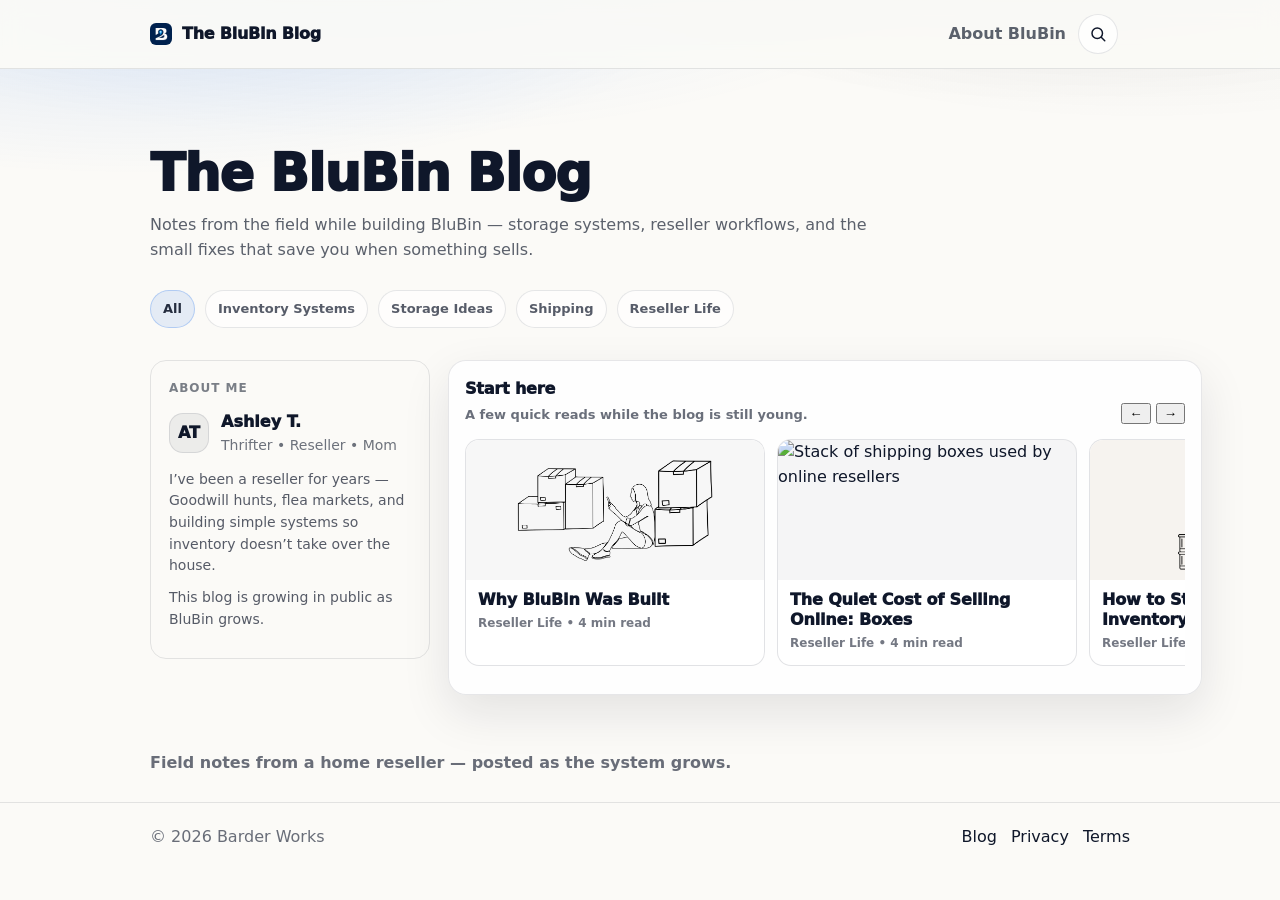
==== blog/index.html @ 0a52f4f9 "Initial BluBin site" ====
<!DOCTYPE html>
<html lang="en">
<head>
  <meta charset="UTF-8" />
  <meta name="viewport" content="width=device-width, initial-scale=1.0" />

  <title>The BluBin Blog — Field notes for home resellers</title>
  <meta name="description" content="Reseller inventory tips, storage workflows, and practical guides to stop losing sold items." />

  <!-- Favicons -->
  <link rel="icon" href="/favicon.ico" sizes="any" />
  <link rel="icon" href="/favicon/favicon.svg" type="image/svg+xml" />
  <link rel="apple-touch-icon" href="/favicon/apple-touch-icon.png" />
  <link rel="manifest" href="/favicon/site.webmanifest" />

  <!-- Shared site styles + blog-only overrides -->
  <link rel="stylesheet" href="/style.css" />
  <link rel="stylesheet" href="/blog/blog.css" />
</head>

<body>

  <!-- BLOG HEADER -->
<header class="blog-header">
  <div class="container blog-header-inner">
    <a class="blog-brand" href="/blog/">
      <img class="blog-logo" src="/favicon/favicon.svg" alt="BluBin" />
      <span>The BluBin Blog</span>
    </a>

    <nav class="blog-nav" aria-label="Blog">
      <a class="blog-link" href="/">About BluBin</a>

      <!-- Search toggle -->
      <button class="search-toggle" type="button" aria-label="Search" aria-expanded="false" aria-controls="blogSearch">
        <!-- magnifying glass icon (SVG) -->
        <svg width="18" height="18" viewBox="0 0 24 24" aria-hidden="true" fill="none">
          <path d="M21 21l-4.35-4.35m1.35-5.65a7 7 0 11-14 0 7 7 0 0114 0z"
                stroke="currentColor" stroke-width="2" stroke-linecap="round"/>
        </svg>
      </button>

      <!-- Collapsible search -->
      <form id="blogSearch" class="blog-search-inline" action="/blog/" method="get" role="search">
        <label class="sr-only" for="q">Search articles</label>
        <input id="q" name="q" type="search" placeholder="Search articles" />
      </form>
    </nav>
  </div>
</header>

  <main id="content">

    <!-- HERO (old polish + soft glow) -->
    <section class="blog-hero">
  <div class="container">
    <div class="blog-hero-inner">
      <h1 class="blog-h1">The BluBin Blog</h1>
      <p class="blog-sub">
        Notes from the field while building BluBin — storage systems, reseller workflows,
        and the small fixes that save you when something sells.
      </p>
    </div>
  </div>
</section>

    <!-- CHIPS (between hero and top row) -->
    <section class="blog-chips">
      <div class="container">
        <div class="chip-row" aria-label="Categories">
          <a class="chip is-active" href="/blog/">All</a>
          <a class="chip" href="/blog/?cat=inventory">Inventory Systems</a>
          <a class="chip" href="/blog/?cat=storage">Storage Ideas</a>
          <a class="chip" href="/blog/?cat=shipping">Shipping</a>
          <a class="chip" href="/blog/?cat=resellerlife">Reseller Life</a>
        </div>
      </div>
    </section>

    <!-- TOP ROW: FLAT ABOUT + POPPING REEL -->
    <section class="blog-top">
      <div class="container blog-top-grid">

        <!-- ABOUT (flat) -->
        <aside class="about-card" aria-label="About the author">
          <div class="about-title">About me</div>

          <div class="about-row">
            <div class="avatar" aria-hidden="true">AT</div>
            <div>
              <div class="about-name">Ashley T.</div>
              <div class="about-role">Thrifter • Reseller • Mom </div>
            </div>
          </div>

          <p class="about-text">
            I’ve been a reseller for years — Goodwill hunts, flea markets, and building simple systems
            so inventory doesn’t take over the house.
          </p>

          <p class="about-text">
            This blog is growing in public as BluBin grows.
          </p>

          
        </aside>

        <!-- REEL (popping panel) -->
        <div class="reel-col" aria-label="Start here">
          <div class="reel-head">
            <div>
              <div class="reel-title">Start here</div>
              <div class="reel-subtitle">A few quick reads while the blog is still young.</div>
            </div>

            <!-- mover controls -->
            <div class="reel-controls" aria-label="Reel controls">
              <button class="reel-btn" type="button" aria-label="Scroll left" data-reel-left>←</button>
              <button class="reel-btn" type="button" aria-label="Scroll right" data-reel-right>→</button>
            </div>
          </div>

          <div class="reel-row" id="reelRow" tabindex="0" aria-label="Pinned reel posts">

  <a class="reel-card" href="/blog/why-blubin-was-built.html">
  <div class="reel-thumb">
    <img src="/blog/img/blubuilt.png" alt="Why BluBin was built" />
  </div>
  <div class="reel-caption">
    <div class="reel-card-title">Why BluBin Was Built</div>
    <div class="reel-card-meta">Reseller Life • 4 min read</div>
  </div>
</a>

<a class="reel-card" href="/blog/the-quiet-cost-of-selling-online-boxes.html">
  <div class="reel-thumb">
    <img src="/blog/img/costbox.png" alt="Stack of shipping boxes used by online resellers" />
  </div>
  <div class="reel-caption">
    <div class="reel-card-title">The Quiet Cost of Selling Online: Boxes</div>
    <div class="reel-card-meta">Reseller Life • 4 min read</div>
  </div>
</a>

<a class="reel-card" href="/blog/store-reseller-inventory-home.html">
  <div class="reel-thumb">
    <img src="/blog/img/Checklist.png" alt="Reseller Home Checklist" />
  </div>
  <div class="reel-caption">
    <div class="reel-card-title">How to Store Reseller Inventory at Home</div>
    <div class="reel-card-meta">Reseller Life • 3 min read</div>
  </div>
</a>
  

            <!-- optional extra placeholder card so scroll is obvious -->
            <div class="reel-card reel-placeholder">
  <div class="reel-placeholder-inner">
    <div class="placeholder-line">More</div>
    <div class="placeholder-line">Field Notes</div>
    <div class="placeholder-line muted">Soon</div>
  </div>
</div>

          <div class="reel-foot">
            <span class="reel-hint">Tip: use arrows or trackpad horizontal scroll</span>
          </div>
        </div>

      </div>
    </section>

    <!-- FEED INTRO -->
    <section class="feed-intro">
      <div class="container">
        <p class="feed-kicker">Field notes from a home reseller — posted as the system grows.</p>
      </div>

      
    </section>

    <!-- FOOTER -->
    <footer class="blog-footer">
      <div class="container blog-footer-inner">
        <div class="muted">© 2026 Barder Works</div>
        <div class="footer-links">
          <a href="/blog/">Blog</a>
          <a href="/privacy.html">Privacy</a>
          <a href="/terms.html">Terms</a>
        </div>
      </div>
    </footer>

  </main>

  <script>
    (function(){
      const row = document.getElementById('reelRow');
      if(!row) return;

      const leftBtn = document.querySelector('[data-reel-left]');
      const rightBtn = document.querySelector('[data-reel-right]');

      const scrollByAmount = () => Math.max(260, Math.floor(row.clientWidth * 0.75));

      const scrollLeft = () => row.scrollBy({ left: -scrollByAmount(), behavior: 'smooth' });
      const scrollRight = () => row.scrollBy({ left: scrollByAmount(), behavior: 'smooth' });

      leftBtn && leftBtn.addEventListener('click', scrollLeft);
      rightBtn && rightBtn.addEventListener('click', scrollRight);

      // keyboard support when reel focused
      row.addEventListener('keydown', (e) => {
        if(e.key === 'ArrowLeft') { e.preventDefault(); scrollLeft(); }
        if(e.key === 'ArrowRight') { e.preventDefault(); scrollRight(); }
      });
    })();
  </script>
  <script>
  (function(){
    const nav = document.querySelector('.blog-nav');
    const btn = document.querySelector('.search-toggle');
    const form = document.getElementById('blogSearch');
    const input = document.getElementById('q');

    if(!nav || !btn || !form || !input) return;

    function openSearch(){
      nav.classList.add('is-search-open');
      btn.setAttribute('aria-expanded', 'true');
      setTimeout(() => input.focus(), 0);
    }

    function closeSearch(){
      nav.classList.remove('is-search-open');
      btn.setAttribute('aria-expanded', 'false');
    }

    btn.addEventListener('click', () => {
      const isOpen = nav.classList.contains('is-search-open');
      isOpen ? closeSearch() : openSearch();
    });

    // Esc closes
    document.addEventListener('keydown', (e) => {
      if(e.key === 'Escape') closeSearch();
    });

    // Click outside closes (optional but nice)
    document.addEventListener('click', (e) => {
      if(!nav.contains(e.target)) closeSearch();
    });
  })();
</script>
</body>
</html>
---- style.css ----
/* style.css */
:root{
  --bg: #ffffff;
  --text: #0f172a;
  --muted: rgba(15, 23, 42, .70);
  --line: rgba(15, 23, 42, .12);
  --card: #f8fafc;
  --radius: 14px;
  --shadow: 0 10px 30px rgba(15, 23, 42, .08);
  --accent: #2563eb;
}

*{ box-sizing: border-box; }
html, body{ height: 100%; }

body{
  margin: 0;
  font-family: -apple-system, BlinkMacSystemFont, "SF Pro Text", system-ui, Segoe UI, Roboto, Helvetica, Arial, sans-serif;
  background: var(--bg);
  color: var(--text);
  line-height: 1.55;
}

a{ color: inherit; text-decoration: none; }
a:hover{ opacity: .92; }

.container{
  width: min(980px, calc(100% - 44px));
  margin: 0 auto;
}

/* Topbar */
.topbar{
  position: sticky;
  top: 0;
  z-index: 10;
  background: rgba(255,255,255,.82);
  backdrop-filter: blur(10px);
  border-bottom: 1px solid var(--line);
}

.topbar-inner{
  display: flex;
  align-items: center;
  justify-content: space-between;
  padding: 14px 0;
}

.brand{
  display: flex;
  align-items: center;
  gap: 10px;
  font-weight: 900;
  letter-spacing: -.2px;
}

.brand-logo{
  width: 22px;
  height: 22px;
  border-radius: 6px;
}

.brand-name{ font-weight: 900; }

.nav{
  display: flex;
  gap: 16px;
  align-items: center;
  color: var(--muted);
  font-weight: 600;
}

.nav .pill{
  padding: 9px 12px;
  border: 1px solid var(--line);
  border-radius: 999px;
  background: white;
  color: var(--text);
}

/* Hero */
.hero{
  padding: 72px 0 56px;
}

.hero-grid{
  display: grid;
  grid-template-columns: 1.05fr .95fr;
  gap: 34px;
  align-items: start;
}

.eyebrow{
  margin: 0 0 15px;
  color: var(--muted);
  font-weight: 700;
  font-size: 15px;
  letter-spacing: .2px;
}

h1{
  margin: 0 0 12px;
  font-size: clamp(65px, 4.6vw, 80px);
  line-height: 1.02;
  letter-spacing: -0.02em;
}

.support{
  margin: 0 0 10px;
  color: var(--muted);
  max-width: 66ch;
}

.hero-copy{
  padding-left: 48px;
  max-width: 560px;
}

.hero-sub{
  margin: 0 0 14px;
  font-size: 18px;
  line-height: 1.55;
}

.accent{
  color: #1f6feb;
  font-weight: 600;
}

.cta-row{
  display: flex;
  gap: 12px;
  flex-wrap: wrap;
  margin: 16px 0 0;
}

.btn{
  display: inline-flex;
  align-items: center;
  justify-content: center;
  padding: 12px 16px;
  border-radius: 12px;
  border: 1px solid var(--line);
  font-weight: 800;
  min-width: 160px;
  background: white;
  box-shadow: 0 1px 0 rgba(15,23,42,.04);
}

.btn.primary{
  background: var(--text);
  color: white;
  border-color: var(--text);
}

.btn.secondary{
  color: var(--text);
}

.break { display: block; }

/* hero media */
.hero-media{
  display: grid;
  justify-items: center;
  gap: 10px;
}

.phone-img{
  width: min(360px, 100%);
  height: auto;
  display: block;
  filter: drop-shadow(0 18px 40px rgba(15,23,42,.18));
}

.hero-caption{
  margin: 0;
  color: var(--muted);
  font-size: 13px;
  line-height: 1.35;
  text-align: center;
  max-width: 44ch;
}

/* Sections */
.section{ padding: 42px 0; }

.section.alt{
  background: #fbfcfe;
  border-top: 1px solid rgba(15,23,42,.06);
  border-bottom: 1px solid rgba(15,23,42,.06);
}

.section h2{
  margin: 0 0 10px;
  font-size: 22px;
  letter-spacing: -.3px;
}

.lead{
  margin: 0;
  color: var(--muted);
  max-width: 76ch;
}

.center-head{ text-align: center; }
.center-lead{ margin: 0 auto; }

/* BarderWorks-style 3-col */
.tri{
  margin-top: 26px;
  border-top: 1px solid rgba(15,23,42,.10);
  border-bottom: 1px solid rgba(15,23,42,.10);
  display: grid;
  grid-template-columns: 1fr 1px 1fr 1px 1fr;
  align-items: stretch;
}

.tri-col{
  padding: 22px 20px;
  text-align: center;
}

.tri-divider{
  background: rgba(15,23,42,.10);
  width: 1px;
}

.tri-icon{
  width: 42px;
  height: 42px;
  margin: 0 auto 10px;
  display: grid;
  place-items: center;
  background: rgba(15,23,42,.04);
  border: 1px solid rgba(15,23,42,.08);
  border-radius: 12px;
  font-size: 18px;
}

.tri h3{
  margin: 0 0 6px;
  font-size: 16px;
  letter-spacing: -.1px;
}

.tri p{
  margin: 0;
  color: var(--muted);
  font-size: 14px;
}



/* How / Flow */
.steps{
  margin: 14px 0 0;
  padding-left: 18px;
  color: var(--text);
}

.steps li{ margin: 0 0 12px; }

.step-title{
  font-weight: 900;
  margin-bottom: 2px;
  font-size: 18px;
}

.step-text{
  color: var(--muted);
  font-size: 15px;
  line-height: 1.55;
}


/* ✅ FIX: explicit 2x2 layout */
.flow-grid{
  display: grid;
  grid-template-columns: 1fr 1fr;
  grid-template-areas:
    "who illustration"
    "video how";
  column-gap: 24px;
  row-gap: 40px;
  align-items: start;
  
}

.flow-how{
  grid-area: how;
  padding-left: 0px;
  max-width: 460px;
}

.flow-who{
  grid-area: who;
  padding-left: 0px;
  max-width: 460px;
  margin: 0 auto;
  text-align: center;
}

.flow-who .bullets{
  list-style-position: inside;
  padding-left: 0;
}

.flow-how h2,
.flow-who h2{
  font-size: 30px;
  letter-spacing: -0.02em;
  margin-bottom: 14px;
}

.flow-who .lead{
  font-size: 16px;
}

.flow-who .bullets{
  font-size: 15px;
}

.who-illustration{
  grid-area: illustration;
  justify-self: center;
  overflow: hidden;
}

.flow-video{
  grid-area: video;
  max-width: 460px;
  margin: 0;
}

.video-card{
  border: 1px solid var(--line);
  border-radius: 18px;
  background: var(--card);
  padding: 8px;
  box-shadow: var(--shadow);
  overflow: hidden;
}

.demo-video{
  width: 100%;
  height: 360px;
  object-fit: contain;
  display: block;
  border-radius: 12px;
  background: white;
  border: 1px solid rgba(15,23,42,.10);
}

.caption{
  margin-top: 10px;
  color: var(--muted);
  font-size: 13px;
  line-height: 1.35;
  text-align: center;
}

.who-illustration img{
  width: 100%;
  max-width: 460px;
  transform: translateX(-8%) translateY(-2%);
  height: auto;
  display: block;
  opacity: 0.98;
}

/* Pricing cards */

.pricing-title{
  text-align:center;
  margin-bottom:32px;
}

.two-col{
  display:grid;
  grid-template-columns:1fr 1fr;
  gap:32px;
  margin-top:28px;
}

.card{
  border:1px solid var(--line);
  border-radius:var(--radius);
  background:var(--card);
  padding:24px;
}

.card h3{
  margin-top:0;
}

.bullets{
  margin:14px 0;
  padding-left:18px;
  color:var(--muted);
}

.bullets li{
  margin:8px 0;
}

/* Price styling */

.price{
  font-size:22px;
  font-weight:600;
  margin-top:16px;
}

.price.yearly{
  font-size:16px;
  font-weight:500;
  margin-top:4px;
  color:var(--muted);
}

/* Pro card highlight */

.pro-card{
  position:relative;
  background:linear-gradient(180deg,#f8fafc 0%,#ffffff 100%);
  transform:translateY(-6px);
  box-shadow:0 6px 20px rgba(0,0,0,.05);
}

.pro-card::after{
  content:"";
  position:absolute;
  inset:0;
  border-radius:var(--radius);
  pointer-events:none;
  border:2px solid rgba(37,99,235,.18);
}

.price-block{
  margin-top:18px;
}

.price-main{
  font-size:26px;
  font-weight:600;
  color:#111;
}

.price-main span{
  font-size:14px;
  font-weight:400;
  color:var(--muted);
  margin-left:4px;
}

.price-year{
  font-size:14px;
  color:var(--muted);
  margin-top:4px;
}

/* Brand band */
.brand-band{ padding-top: 28px; }

.band{
  border-top: 1px solid rgba(15,23,42,.10);
  border-bottom: 1px solid rgba(15,23,42,.10);
  padding: 18px 0;
  display: grid;
  grid-template-columns: auto 1fr auto;
  gap: 16px;
  align-items: center;
}

.band-logo{
  width: 36px;
  height: 36px;
  border-radius: 12px;
}

.band-line{
  font-weight: 900;
  letter-spacing: -.3px;
  font-size: 18px;
}

.band-sub{
  margin-top: 4px;
  color: var(--muted);
  font-size: 14px;
}

.dot{ opacity: .45; margin: 0 6px; }

/* Footer */
.footer{
  padding: 22px 0;
  border-top: 1px solid var(--line);
  color: var(--muted);
}

.footer-inner{
  display: flex;
  align-items: flex-start;
  justify-content: space-between;
  gap: 20px;
}

.footer-links{
  display: flex;
  gap: 14px;
}

/* Responsive */
@media (max-width: 900px){
  .hero-grid{ grid-template-columns: 1fr; }
  .two-col{ grid-template-columns: 1fr; }

  .tri{
    grid-template-columns: 1fr;
    border: none;
  }
  .tri-divider{ display: none; }
  .tri-col{
    text-align: left;
    border-top: 1px solid rgba(15,23,42,.10);
  }
  .tri-col:first-child{ border-top: none; }
  .tri-icon{ margin: 0 0 10px; }

  /* Stack the flow section nicely on mobile */
  .flow-grid{
    grid-template-columns: 1fr;
    grid-template-areas:
      "how"
      "video"
      "illustration"
      "who";
    row-gap: 24px;
  }

  .flow-video{ justify-self: stretch; max-width: 100%; }
  .flow-who{ max-width: 100%; }

  .who-illustration img{
    width: 110%;
    transform: translateX(-5%) translateY(0%);
  }

  .band{
    grid-template-columns: 1fr;
    text-align: center;
    justify-items: center;
  }

  .btn{ min-width: 0; width: auto; }
}



/* WHO: make it feel as “designed” as How it works */
.flow-who{
  grid-area: who;
  max-width: 460px;
  margin: 0 auto;
  text-align: center;
}

.flow-who .lead{
  font-size: 16px;
  line-height: 1.6;
  max-width: 42ch;
  margin: 0 auto 14px;   /* centers the paragraph block */
}

/* Centered bullets that don’t look janky */
.flow-who .bullets{
  list-style: none;       /* remove default bullets */
  padding: 0;
  margin: 0 auto 18px;
  display: grid;
  gap: 10px;
  justify-items: center;  /* centers each line */
}

.flow-who .bullets li{
  position: relative;
  padding-left: 18px;     /* space for custom dot */
  max-width: 44ch;
  text-align: left;       /* keeps lines readable */
}

.flow-who .bullets li::before{
  content: "•";
  position: absolute;
  left: 0;
  top: 0;
  color: rgba(15,23,42,.45);
  font-weight: 900;
}

/* Center the button row */
.flow-who .cta-row,
.flow-who .small-cta{
  justify-content: center;
}

.flow-who .cta-row{ margin-top: 10px; }


/* iPhone frame wrapper */
.iphone{
  width: min(220px, 100%);
  margin: 0 auto;
  padding: 5px;
  border-radius: 34px;
  background: #0b1220;
  box-shadow: 0 18px 50px rgba(15,23,42,.18);
  border: 1px solid rgba(255,255,255,.08);
}

.iphone-screen{
  position: relative;
  border-radius: 26px;
  overflow: hidden;
  background: #000;
  aspect-ratio: 9 / 19.5; /* tall phone feel */
}

/* notch */
.iphone-screen::before{
  content:"";
  position:absolute;
  top: 8px;
  left: 50%;
  transform: translateX(-50%);
  width: 38%;
  height: 16px;
  border-radius: 999px;
  background: rgba(0,0,0,.55);
  z-index: 2;
}

/* video inside the phone */
.iphone .demo-video{
  width: 100%;
  height: 100%;
  object-fit: contain;  /* fills phone screen nicely */
  display: block;
  border: 0;
  border-radius: 0;
  background: #000;
}
---- blog/blog.css ----
/* blog/blog.css
   Blog-only styles. Loads AFTER /style.css
*/

/* -----------------------------
   Old polish variables (keep)
------------------------------ */
:root{
  --blog-paper: #fbfaf7;
  --blog-ink: #0f172a;
  --blog-muted: rgba(15,23,42,.68);
  --blog-line: rgba(15,23,42,.10);
  --blog-accent: #1f6feb;
}

body{
  background: var(--blog-paper);
}

/* Ambient top glow (restores the pretty blue tint across the page top) */
body{
  background: var(--blog-paper);
  position: relative;
}

body::before{
  content:"";
  position: fixed;         /* stays consistent */
  inset: 0;
  pointer-events: none;
  z-index: 0;
  background:
    radial-gradient(1000px 340px at 28% -8%, rgba(31,111,235,.11), transparent 62%),
    radial-gradient(860px 320px at 82% -12%, rgba(15,23,42,.07), transparent 66%);
}

/* Make sure real content sits above the ambient glow */
.blog-header,
main{
  position: relative;
  z-index: 1;
}

/* -----------------------------
   A11y helpers
------------------------------ */
.sr-only{
  position:absolute;
  width:1px;height:1px;
  padding:0;margin:-1px;
  overflow:hidden;clip:rect(0,0,0,0);
  white-space:nowrap;border:0;
}

.skip-link{
  position:absolute;
  left:-999px; top:10px;
  background:#fff;
  border:1px solid rgba(15,23,42,.14);
  padding:8px 12px;
  border-radius:10px;
  z-index:999;
}
.skip-link:focus{ left:12px; }

/* -----------------------------
   Header (sticky, glassy)  ✅ PUT BACK
------------------------------ */
.blog-header{
  position: sticky;
  top: 0;
  z-index: 30;
  background: rgba(251,250,247,.82);
  backdrop-filter: blur(10px);
  border-bottom: 1px solid var(--blog-line);
}

.blog-header-inner{
  display:flex;
  align-items:center;
  justify-content:space-between;
  gap: 16px;
  padding: 14px 0;
}

/* Brand */
.blog-brand{
  display:flex;
  align-items:center;
  gap: 10px;
  font-weight: 950;
  letter-spacing: -.015em;
  color: var(--blog-ink);
  white-space: nowrap;
  text-decoration: none;
}

/* FORCE the SVG to behave like an icon (prevents giant logo) */
.blog-logo{
  width: 22px !important;
  height: 22px !important;
  border-radius: 6px;
  flex: 0 0 auto;
  display:block;
}

/* Right nav */
.blog-nav{
  display:flex;
  align-items:center;
  gap: 12px;
  white-space: nowrap;
}

.blog-link{
  font-weight: 800;
  color: var(--blog-muted);
  text-decoration:none;
}
.blog-link:hover{ color: var(--blog-ink); }

/* Search icon button */
.search-toggle{
  width: 40px;
  height: 40px;
  border-radius: 999px;
  border: 1px solid var(--blog-line);
  background: rgba(255,255,255,.75);
  color: var(--blog-ink);
  display:grid;
  place-items:center;
  cursor:pointer;
}
.search-toggle:hover{
  border-color: rgba(31,111,235,.35);
}
.search-toggle:focus{
  outline:none;
  box-shadow: 0 0 0 4px rgba(31,111,235,.12);
}

/* inline search that expands */
.blog-search-inline{
  width: 0;
  overflow: hidden;
  opacity: 0;
  pointer-events: none;
  transition: width .18s ease, opacity .18s ease;
}

.blog-search-inline input{
  width: 320px;
  height: 40px;
  border: 1px solid var(--blog-line);
  border-radius: 999px;
  padding: 0 14px;
  font-size: 14px;
  background: rgba(255,255,255,.85);
  color: var(--blog-ink);
  outline: none;
}
.blog-search-inline input:focus{
  border-color: rgba(31,111,235,.35);
  box-shadow: 0 0 0 4px rgba(31,111,235,.12);
}

.blog-nav.is-search-open .blog-search-inline{
  width: min(340px, 40vw);
  opacity: 1;
  pointer-events: auto;
}

/* Mobile header stacking */
@media (max-width: 820px){
  .blog-header-inner{
    flex-wrap: wrap;
    gap: 12px;
  }
  .blog-nav{
    margin-left: auto;
    flex-wrap: wrap;
    justify-content: flex-end;
  }
  .blog-nav.is-search-open .blog-search-inline{
    width: 100%;
  }
  .blog-search-inline input{
    width: 100%;
  }
}

/* -----------------------------
   Hero (full-width glow, aligned content)
------------------------------ */
.blog-hero{
  position: relative;
  padding: 72px 0 22px;
  overflow: hidden; /* prevents the glow from looking clipped */
}

/* Full-width glow that spans the viewport */
.blog-hero::before{
  content:"";
  position:absolute;
  left: 50%;
  top: -120px;
  width: 140vw;          /* wider than viewport so it never “cuts” */
  height: 520px;         /* enough vertical room for the glow */
  transform: translateX(-50%);
  pointer-events:none;
  background:
    radial-gradient(900px 280px at 22% 10%, rgba(31,111,235,.12), transparent 62%),
    radial-gradient(760px 260px at 78% 0%, rgba(15,23,42,.07), transparent 66%);
}

/* Content column stays aligned to your site container */
.blog-hero .container{
  position: relative;
  max-width: 980px;   /* match your site container */
}

.blog-hero-inner{
  max-width: 720px;   /* keeps title/sub aligned with chips row */
}

.blog-h1{
  margin: 6px 0 12px;
  font-size: clamp(44px, 4vw, 62px);
  line-height: 1.05;
  letter-spacing: -0.02em;
  font-weight: 950;
  color: var(--blog-ink);
}

.blog-sub{
  margin: 0;
  color: var(--blog-muted);
  max-width: 74ch;
}

@media (max-width: 900px){
  .blog-hero{ padding: 56px 0 18px; }
  .blog-hero::before{ top: -140px; height: 520px; width: 160vw; }
}

/* -----------------------------
   Chips (polished, not heavy)
------------------------------ */
.blog-chips{
  padding: 6px 0 18px;
}

.chip-row{
  display:flex;
  gap:10px;
  flex-wrap:wrap;
}

.chip{
  display:inline-flex;
  align-items:center;
  padding: 8px 12px;
  border: 1px solid var(--blog-line);
  border-radius: 999px;
  font-weight: 850;
  color: rgba(15,23,42,.70);
  background: rgba(255,255,255,.65);
  font-size: 13px;
  text-decoration:none;
}
.chip:hover{ opacity: .95; }

.chip.is-active{
  background: rgba(31,111,235,.10);
  border-color: rgba(31,111,235,.25);
  color: rgba(15,23,42,.90);
}

/* -----------------------------
   NEW TOP ROW LAYOUT
------------------------------ */
.blog-top{
  padding: 14px 0 22px;
}

.blog-top-grid{
  display:grid;
  grid-template-columns: 280px 1fr;
  gap: 18px;
  align-items:start;
}

@media (max-width: 980px){
  .blog-top-grid{ grid-template-columns: 1fr; }
}

/* -----------------------------
   ABOUT = flat (quiet, pinned)
------------------------------ */
.about-card{
  background: transparent;
  border: 1px solid rgba(15,23,42,.10);
  border-radius: 16px;
  padding: 18px;
  box-shadow: none;
}

@media (min-width: 980px){
  .about-card{
    position: sticky;
    top: 92px;
  }
}

.about-title{
  font-size: 12px;
  letter-spacing: .08em;
  text-transform: uppercase;
  font-weight: 900;
  color: rgba(15,23,42,.55);
  margin-bottom: 12px;
}

.about-row{
  display:flex;
  align-items:center;
  gap:12px;
  margin-bottom:12px;
}

.avatar{
  width: 40px;
  height: 40px;
  border-radius: 14px;
  display: grid;
  place-items: center;
  font-weight: 950;
  background: rgba(15,23,42,.06);
  border: 1px solid rgba(15,23,42,.10);
}

.about-name{ font-weight: 950; }
.about-role{
  font-size: 14px;
  color: rgba(15,23,42,.60);
}

.about-text{
  margin: 0 0 10px;
  font-size: 14px;
  line-height: 1.55;
  color: rgba(15,23,42,.70);
}

.about-links{ margin-top: 10px; }
.about-link{
  font-weight: 900;
  color: var(--blog-ink);
  text-decoration:none;
}
.about-link:hover{ opacity: .95; }

/* -----------------------------
   REEL = pop panel (the “work” area)
------------------------------ */
.reel-col{
  background: rgba(255,255,255,.80);
  border: 1px solid var(--blog-line);
  border-radius: 18px;
  padding: 16px;
  box-shadow: 0 18px 48px rgba(15,23,42,.10);
}

.reel-head{
  display:flex;
  align-items:flex-end;
  justify-content: space-between;
  gap: 12px;
  margin-bottom: 12px;
}

.reel-title{
  font-weight: 950;
  letter-spacing: -.2px;
  font-size: 16px;
}

.reel-subtitle{
  font-size: 13px;
  color: rgba(15,23,42,.62);
  font-weight: 750;
  margin-top: 3px;
}

.reel-hint{
  font-size: 12px;
  color: rgba(15,23,42,.55);
  font-weight: 800;
}

/* -----------------------------
   REEL ROW (scrollable) ✅
------------------------------ */
.reel-row{
  display:flex;
  gap: 12px;
  overflow-x: auto;
  overflow-y: hidden;
  padding: 2px 2px 10px;
  scroll-snap-type: x mandatory;
  -webkit-overflow-scrolling: touch;
}

.reel-row::-webkit-scrollbar{ height: 10px; }
.reel-row::-webkit-scrollbar-track{
  background: rgba(15,23,42,.06);
  border-radius: 999px;
}
.reel-row::-webkit-scrollbar-thumb{
  background: rgba(15,23,42,.18);
  border-radius: 999px;
}
.reel-row::-webkit-scrollbar-thumb:hover{
  background: rgba(15,23,42,.25);
}

/* -----------------------------
   REEL CARD (forces overflow)
------------------------------ */
.reel-card{
  flex: 0 0 auto;     /* critical */
  width: 240px;       /* critical */
  scroll-snap-align: start;

  border-radius: 14px;
  border: 1px solid rgba(15,23,42,.12);
  background: linear-gradient(180deg, rgba(255,255,255,.92), rgba(248,251,255,.92));
  overflow:hidden;
  color: inherit;
  text-decoration: none;
  transition: transform .12s ease, box-shadow .12s ease, border-color .12s ease;
}

.reel-card:hover{
  transform: translateY(-2px);
  border-color: rgba(31,111,235,.20);
  box-shadow: 0 14px 34px rgba(15,23,42,.10);
}

.reel-thumb{
  height: 140px;
  background: rgba(15,23,42,.04);
}

.reel-thumb--placeholder{
  background:
    radial-gradient(260px 120px at 30% 15%, rgba(31,111,235,.12), transparent 55%),
    radial-gradient(240px 120px at 85% 0%, rgba(15,23,42,.08), transparent 60%),
    linear-gradient(180deg, rgba(255,255,255,.55), rgba(255,255,255,.20));
}

.reel-thumb img{
  width:100%;
  height:100%;
  object-fit: cover;
  display:block;
}

.reel-caption{
  padding: 10px 12px 12px;
}

.reel-card-title{
  font-weight: 950;
  letter-spacing: -.15px;
  line-height: 1.25;
}

.reel-card-meta{
  margin-top: 4px;
  font-size: 12px;
  color: rgba(15,23,42,.58);
  font-weight: 750;
}

/* Hide "tip" line on desktop; show on mobile */
.reel-foot{ display:none; }
@media (max-width: 900px){
  .reel-foot{ display:block; }
}

/* -----------------------------
   Feed intro line
------------------------------ */
.feed-intro{
  padding: 18px 0 10px;
}

.feed-kicker{
  color: rgba(15,23,42,.62);
  font-weight: 800;
}

/* -----------------------------
   Footer
------------------------------ */
.blog-footer{
  border-top: 1px solid var(--blog-line);
  padding: 22px 0 34px;
  background: transparent;
}

.blog-footer-inner{
  display:flex;
  align-items:center;
  justify-content:space-between;
  gap:14px;
}

@media (max-width: 700px){
  .blog-footer-inner{
    flex-direction: column;
    align-items: flex-start;
  }
}

.muted{ color: rgba(15,23,42,.62); }


/* -----------------------------
   REEL: force overflow + show scrollbar
------------------------------ */

/* Keep the reel panel “popping” */
.reel-col{
  background: rgba(255,255,255,.80);
  border: 1px solid var(--blog-line);
  border-radius: 18px;
  padding: 16px;
  box-shadow: 0 18px 48px rgba(15,23,42,.10);
}

/* This is the key: cap the visible reel viewport so the scrollbar is needed */
.reel-row{
  display:flex;
  gap: 12px;

  max-width: 720px;          /* forces scrolling even on wide desktop */
  overflow-x: auto;
  overflow-y: hidden;
  padding: 2px 2px 12px;

  scroll-snap-type: x mandatory;
  -webkit-overflow-scrolling: touch;
  scrollbar-gutter: stable;  /* keeps space for scrollbar */
}

/* Make sure cards NEVER shrink to fit */
.reel-card{
  flex: 0 0 auto;     /* critical */
  width: 300px;       /* critical: 2 cards + partial third in 720px viewport */
  scroll-snap-align: start;

  border-radius: 14px;
  border: 1px solid rgba(15,23,42,.12);
  background: rgba(255,255,255,.92);
  overflow:hidden;
  color: inherit;
  text-decoration: none;
  transition: transform .12s ease, box-shadow .12s ease, border-color .12s ease;
}

.reel-card:hover{
  transform: translateY(-2px);
  border-color: rgba(31,111,235,.20);
  box-shadow: 0 14px 34px rgba(15,23,42,.10);
}

.reel-thumb{
  height: 140px;
  background: rgba(15,23,42,.04);
}

.reel-thumb img{
  width:100%;
  height:100%;
  object-fit: cover;
  display:block;
}

/* “More field notes soon” should be neutral — NOT the only place the blue shows */
.reel-thumb--more{
  background:
    radial-gradient(320px 160px at 20% 20%, rgba(15,23,42,.06), transparent 60%),
    linear-gradient(180deg, rgba(255,255,255,.55), rgba(255,255,255,.20));
}

/* Always-visible, polished scrollbar */
.reel-row::-webkit-scrollbar{ height: 12px; }
.reel-row::-webkit-scrollbar-track{
  background: rgba(15,23,42,.06);
  border-radius: 999px;
}
.reel-row::-webkit-scrollbar-thumb{
  background: rgba(15,23,42,.18);
  border-radius: 999px;
}
.reel-row::-webkit-scrollbar-thumb:hover{
  background: rgba(15,23,42,.25);
}

/* Firefox */
.reel-row{
  scrollbar-color: rgba(15,23,42,.22) rgba(15,23,42,.06);
  scrollbar-width: thin;
}

/* On smaller screens, let the reel breathe */
@media (max-width: 900px){
  .reel-row{ max-width: 100%; }
  .reel-card{ width: 280px; }
}
.reel-placeholder{
  display:flex;
  align-items:center;
  justify-content:center;
  min-height:190px;
  border-radius:14px;
  border:1px solid #e5e7eb;
  background:linear-gradient(180deg,#f9fafb,#f3f4f6);
}

.reel-placeholder-inner{
  text-align:center;
  line-height:1.1;
}

.placeholder-line{
  font-weight:800;
  font-size:26px;
  color:#111827;
  letter-spacing:-0.02em;
}

.placeholder-line.muted{
  font-size:22px;
  color:#6b7280;
}

.reel-placeholder:hover{
  transform:translateY(-2px);
  box-shadow:0 10px 24px rgba(0,0,0,.08);
}

/* -----------------------------
   Articles css. 
------------------------------ */

/* ARTICLE BODY */

.post-body{
  max-width:720px;
  margin:0 auto;
  padding:40px 20px 80px;
}

.post-h1{
  font-size:52px;
  line-height:1.1;
  letter-spacing:-0.02em;
  margin:10px 0 10px;
}

.post-lead{
  font-size:20px;
  color:#6b7280;
  margin-bottom:28px;
}

.post-rule{
  border:none;
  border-top:1px solid #e5e7eb;
  margin:30px 0 40px;
}

.post-body p{
  font-size:18px;
  line-height:1.75;
  color:#111827;
  margin-bottom:22px;
}

/* add breathing room after short lines */
.post-body p:empty{
  margin-bottom:30px;
}

/* emphasize key line */
.post-body p strong{
  font-weight:700;
}

/* nicer spacing for question */
.post-body p strong:first-child{
  font-size:20px;
}

/* meta row */
.post-meta-row{
  color:#6b7280;
  font-size:14px;
  margin-bottom:10px;
}

.post-back{
  display:inline-block;
  margin-bottom:14px;
  color:#6b7280;
  text-decoration:none;
}

.post-back:hover{
  text-decoration:underline;
}

.post-author{
  font-size:14px;
  color:#6b7280;
  margin-bottom:20px;
}

.reader-comments {
  margin-top: 60px;
  padding-top: 30px;
  border-top: 1px solid #e6e6e6;
}

.reader-comments h3 {
  font-size: 22px;
  margin-bottom: 10px;
}

.comment-email a {
  font-weight: 600;
  text-decoration: none;
}

.comment-email a:hover {
  text-decoration: underline;
}

.steps{
  margin: 14px 0 18px;
  padding-left: 18px;
}
.steps li{
  margin: 0 0 10px;
  color: rgba(15,23,42,.78);
  line-height: 1.55;
  font-weight: 650;
}
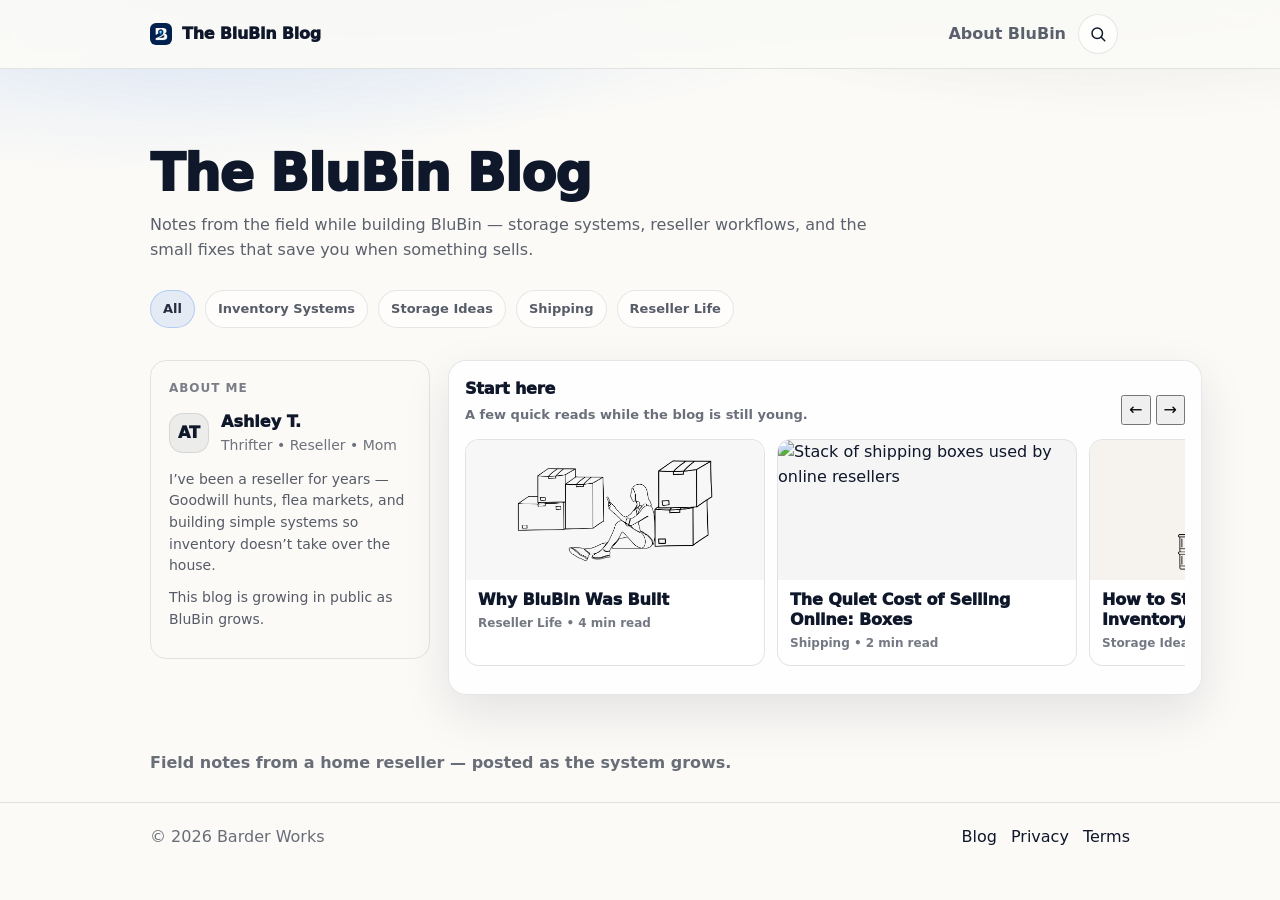
==== commit 235213a7: "New Blog Posts" ====
--- a/blog/index.html
+++ b/blog/index.html
@@ -21,50 +21,53 @@
 <body>
 
   <!-- BLOG HEADER -->
-<header class="blog-header">
-  <div class="container blog-header-inner">
-    <a class="blog-brand" href="/blog/">
-      <img class="blog-logo" src="/favicon/favicon.svg" alt="BluBin" />
-      <span>The BluBin Blog</span>
-    </a>
-
-    <nav class="blog-nav" aria-label="Blog">
-      <a class="blog-link" href="/">About BluBin</a>
-
-      <!-- Search toggle -->
-      <button class="search-toggle" type="button" aria-label="Search" aria-expanded="false" aria-controls="blogSearch">
-        <!-- magnifying glass icon (SVG) -->
-        <svg width="18" height="18" viewBox="0 0 24 24" aria-hidden="true" fill="none">
-          <path d="M21 21l-4.35-4.35m1.35-5.65a7 7 0 11-14 0 7 7 0 0114 0z"
-                stroke="currentColor" stroke-width="2" stroke-linecap="round"/>
-        </svg>
-      </button>
-
-      <!-- Collapsible search -->
-      <form id="blogSearch" class="blog-search-inline" action="/blog/" method="get" role="search">
-        <label class="sr-only" for="q">Search articles</label>
-        <input id="q" name="q" type="search" placeholder="Search articles" />
-      </form>
-    </nav>
-  </div>
-</header>
+  <header class="blog-header">
+    <div class="container blog-header-inner">
+      <a class="blog-brand" href="/blog/">
+        <img class="blog-logo" src="/favicon/favicon.svg" alt="BluBin" />
+        <span>The BluBin Blog</span>
+      </a>
+
+      <nav class="blog-nav" aria-label="Blog">
+        <a class="blog-link" href="/">About BluBin</a>
+
+        <!-- Search toggle -->
+        <button class="search-toggle" type="button" aria-label="Search" aria-expanded="false" aria-controls="blogSearch">
+          <svg width="18" height="18" viewBox="0 0 24 24" aria-hidden="true" fill="none">
+            <path
+              d="M21 21l-4.35-4.35m1.35-5.65a7 7 0 11-14 0 7 7 0 0114 0z"
+              stroke="currentColor"
+              stroke-width="2"
+              stroke-linecap="round"
+            />
+          </svg>
+        </button>
+
+        <!-- Collapsible search -->
+        <form id="blogSearch" class="blog-search-inline" action="/blog/" method="get" role="search">
+          <label class="sr-only" for="q">Search articles</label>
+          <input id="q" name="q" type="search" placeholder="Search articles" />
+        </form>
+      </nav>
+    </div>
+  </header>
 
   <main id="content">
 
-    <!-- HERO (old polish + soft glow) -->
+    <!-- HERO -->
     <section class="blog-hero">
-  <div class="container">
-    <div class="blog-hero-inner">
-      <h1 class="blog-h1">The BluBin Blog</h1>
-      <p class="blog-sub">
-        Notes from the field while building BluBin — storage systems, reseller workflows,
-        and the small fixes that save you when something sells.
-      </p>
-    </div>
-  </div>
-</section>
-
-    <!-- CHIPS (between hero and top row) -->
+      <div class="container">
+        <div class="blog-hero-inner">
+          <h1 class="blog-h1">The BluBin Blog</h1>
+          <p class="blog-sub">
+            Notes from the field while building BluBin — storage systems, reseller workflows,
+            and the small fixes that save you when something sells.
+          </p>
+        </div>
+      </div>
+    </section>
+
+    <!-- CHIPS -->
     <section class="blog-chips">
       <div class="container">
         <div class="chip-row" aria-label="Categories">
@@ -77,11 +80,11 @@
       </div>
     </section>
 
-    <!-- TOP ROW: FLAT ABOUT + POPPING REEL -->
+    <!-- TOP ROW -->
     <section class="blog-top">
       <div class="container blog-top-grid">
 
-        <!-- ABOUT (flat) -->
+        <!-- ABOUT -->
         <aside class="about-card" aria-label="About the author">
           <div class="about-title">About me</div>
 
@@ -89,7 +92,7 @@
             <div class="avatar" aria-hidden="true">AT</div>
             <div>
               <div class="about-name">Ashley T.</div>
-              <div class="about-role">Thrifter • Reseller • Mom </div>
+              <div class="about-role">Thrifter • Reseller • Mom</div>
             </div>
           </div>
 
@@ -101,11 +104,9 @@
           <p class="about-text">
             This blog is growing in public as BluBin grows.
           </p>
-
-          
         </aside>
 
-        <!-- REEL (popping panel) -->
+        <!-- REEL -->
         <div class="reel-col" aria-label="Start here">
           <div class="reel-head">
             <div>
@@ -113,7 +114,6 @@
               <div class="reel-subtitle">A few quick reads while the blog is still young.</div>
             </div>
 
-            <!-- mover controls -->
             <div class="reel-controls" aria-label="Reel controls">
               <button class="reel-btn" type="button" aria-label="Scroll left" data-reel-left>←</button>
               <button class="reel-btn" type="button" aria-label="Scroll right" data-reel-right>→</button>
@@ -122,45 +122,75 @@
 
           <div class="reel-row" id="reelRow" tabindex="0" aria-label="Pinned reel posts">
 
-  <a class="reel-card" href="/blog/why-blubin-was-built.html">
-  <div class="reel-thumb">
-    <img src="/blog/img/blubuilt.png" alt="Why BluBin was built" />
-  </div>
-  <div class="reel-caption">
-    <div class="reel-card-title">Why BluBin Was Built</div>
-    <div class="reel-card-meta">Reseller Life • 4 min read</div>
-  </div>
-</a>
-
-<a class="reel-card" href="/blog/the-quiet-cost-of-selling-online-boxes.html">
-  <div class="reel-thumb">
-    <img src="/blog/img/costbox.png" alt="Stack of shipping boxes used by online resellers" />
-  </div>
-  <div class="reel-caption">
-    <div class="reel-card-title">The Quiet Cost of Selling Online: Boxes</div>
-    <div class="reel-card-meta">Reseller Life • 4 min read</div>
-  </div>
-</a>
-
-<a class="reel-card" href="/blog/store-reseller-inventory-home.html">
-  <div class="reel-thumb">
-    <img src="/blog/img/Checklist.png" alt="Reseller Home Checklist" />
-  </div>
-  <div class="reel-caption">
-    <div class="reel-card-title">How to Store Reseller Inventory at Home</div>
-    <div class="reel-card-meta">Reseller Life • 3 min read</div>
-  </div>
-</a>
-  
-
-            <!-- optional extra placeholder card so scroll is obvious -->
+            <a class="reel-card" href="/blog/why-blubin-was-built.html">
+              <div class="reel-thumb">
+                <img src="/blog/img/blubuilt.png" alt="Why BluBin was built" />
+              </div>
+              <div class="reel-caption">
+                <div class="reel-card-title">Why BluBin Was Built</div>
+                <div class="reel-card-meta">Reseller Life • 4 min read</div>
+              </div>
+            </a>
+
+            <a class="reel-card" href="/blog/the-quiet-cost-of-selling-online-boxes.html">
+              <div class="reel-thumb">
+                <img src="/blog/img/costbox.png" alt="Stack of shipping boxes used by online resellers" />
+              </div>
+              <div class="reel-caption">
+                <div class="reel-card-title">The Quiet Cost of Selling Online: Boxes</div>
+                <div class="reel-card-meta">Shipping • 2 min read</div>
+              </div>
+            </a>
+
+            <a class="reel-card" href="/blog/store-reseller-inventory-home.html">
+              <div class="reel-thumb">
+                <img src="/blog/img/Checklist.png" alt="Reseller home inventory checklist" />
+              </div>
+              <div class="reel-caption">
+                <div class="reel-card-title">How to Store Reseller Inventory at Home</div>
+                <div class="reel-card-meta">Storage Ideas • 5 min read</div>
+              </div>
+            </a>
+
+            <a class="reel-card" href="/blog/why-you-cant-find-sold-items.html">
+              <div class="reel-thumb">
+                <img src="/blog/img/losing-inventory.png" alt="Why you can't find sold items" />
+              </div>
+              <div class="reel-caption">
+                <div class="reel-card-title">Why You Can’t Find Sold Items</div>
+                <div class="reel-card-meta">Inventory Systems • 3 min read</div>
+              </div>
+            </a>
+
+            <a class="reel-card" href="/blog/why-losing-items-keeps-happening.html">
+              <div class="reel-thumb">
+                <img src="/blog/img/lost-inventory.png" alt="Why losing items keeps happening" />
+              </div>
+              <div class="reel-caption">
+                <div class="reel-card-title">Why Losing Items Keeps Happening</div>
+                <div class="reel-card-meta">Inventory Systems • 4 min read</div>
+              </div>
+            </a>
+
+            <a class="reel-card" href="/blog/a-home-system.html">
+              <div class="reel-thumb">
+                <img src="/blog/img/home-system.png" alt="A home inventory system that actually holds up" />
+              </div>
+              <div class="reel-caption">
+                <div class="reel-card-title">A Home Inventory System That Actually Holds Up</div>
+                <div class="reel-card-meta">Inventory Systems • 4 min read</div>
+              </div>
+            </a>
+
             <div class="reel-card reel-placeholder">
-  <div class="reel-placeholder-inner">
-    <div class="placeholder-line">More</div>
-    <div class="placeholder-line">Field Notes</div>
-    <div class="placeholder-line muted">Soon</div>
-  </div>
-</div>
+              <div class="reel-placeholder-inner">
+                <div class="placeholder-line">More</div>
+                <div class="placeholder-line">Field Notes</div>
+                <div class="placeholder-line muted">Soon</div>
+              </div>
+            </div>
+
+          </div>
 
           <div class="reel-foot">
             <span class="reel-hint">Tip: use arrows or trackpad horizontal scroll</span>
@@ -175,8 +205,6 @@
       <div class="container">
         <p class="feed-kicker">Field notes from a home reseller — posted as the system grows.</p>
       </div>
-
-      
     </section>
 
     <!-- FOOTER -->
@@ -194,9 +222,9 @@
   </main>
 
   <script>
-    (function(){
+    (function () {
       const row = document.getElementById('reelRow');
-      if(!row) return;
+      if (!row) return;
 
       const leftBtn = document.querySelector('[data-reel-left]');
       const rightBtn = document.querySelector('[data-reel-right]');
@@ -209,48 +237,52 @@
       leftBtn && leftBtn.addEventListener('click', scrollLeft);
       rightBtn && rightBtn.addEventListener('click', scrollRight);
 
-      // keyboard support when reel focused
       row.addEventListener('keydown', (e) => {
-        if(e.key === 'ArrowLeft') { e.preventDefault(); scrollLeft(); }
-        if(e.key === 'ArrowRight') { e.preventDefault(); scrollRight(); }
+        if (e.key === 'ArrowLeft') {
+          e.preventDefault();
+          scrollLeft();
+        }
+        if (e.key === 'ArrowRight') {
+          e.preventDefault();
+          scrollRight();
+        }
       });
     })();
   </script>
+
   <script>
-  (function(){
-    const nav = document.querySelector('.blog-nav');
-    const btn = document.querySelector('.search-toggle');
-    const form = document.getElementById('blogSearch');
-    const input = document.getElementById('q');
-
-    if(!nav || !btn || !form || !input) return;
-
-    function openSearch(){
-      nav.classList.add('is-search-open');
-      btn.setAttribute('aria-expanded', 'true');
-      setTimeout(() => input.focus(), 0);
-    }
-
-    function closeSearch(){
-      nav.classList.remove('is-search-open');
-      btn.setAttribute('aria-expanded', 'false');
-    }
-
-    btn.addEventListener('click', () => {
-      const isOpen = nav.classList.contains('is-search-open');
-      isOpen ? closeSearch() : openSearch();
-    });
-
-    // Esc closes
-    document.addEventListener('keydown', (e) => {
-      if(e.key === 'Escape') closeSearch();
-    });
-
-    // Click outside closes (optional but nice)
-    document.addEventListener('click', (e) => {
-      if(!nav.contains(e.target)) closeSearch();
-    });
-  })();
-</script>
+    (function () {
+      const nav = document.querySelector('.blog-nav');
+      const btn = document.querySelector('.search-toggle');
+      const form = document.getElementById('blogSearch');
+      const input = document.getElementById('q');
+
+      if (!nav || !btn || !form || !input) return;
+
+      function openSearch() {
+        nav.classList.add('is-search-open');
+        btn.setAttribute('aria-expanded', 'true');
+        setTimeout(() => input.focus(), 0);
+      }
+
+      function closeSearch() {
+        nav.classList.remove('is-search-open');
+        btn.setAttribute('aria-expanded', 'false');
+      }
+
+      btn.addEventListener('click', () => {
+        const isOpen = nav.classList.contains('is-search-open');
+        isOpen ? closeSearch() : openSearch();
+      });
+
+      document.addEventListener('keydown', (e) => {
+        if (e.key === 'Escape') closeSearch();
+      });
+
+      document.addEventListener('click', (e) => {
+        if (!nav.contains(e.target)) closeSearch();
+      });
+    })();
+  </script>
 </body>
 </html>
--- a/style.css
+++ b/style.css
@@ -1,4 +1,3 @@
-/* style.css */
 :root{
   --bg: #ffffff;
   --text: #0f172a;
@@ -24,16 +23,24 @@
 a{ color: inherit; text-decoration: none; }
 a:hover{ opacity: .92; }
 
+button,
+input{
+  font: inherit;
+}
+
 .container{
   width: min(980px, calc(100% - 44px));
   margin: 0 auto;
 }
 
-/* Topbar */
+/* ---------------------------------
+   TOPBAR
+--------------------------------- */
+
 .topbar{
   position: sticky;
   top: 0;
-  z-index: 10;
+  z-index: 30;
   background: rgba(255,255,255,.82);
   backdrop-filter: blur(10px);
   border-bottom: 1px solid var(--line);
@@ -44,6 +51,7 @@
   align-items: center;
   justify-content: space-between;
   padding: 14px 0;
+  gap: 18px;
 }
 
 .brand{
@@ -52,6 +60,7 @@
   gap: 10px;
   font-weight: 900;
   letter-spacing: -.2px;
+  flex-shrink: 0;
 }
 
 .brand-logo{
@@ -60,7 +69,9 @@
   border-radius: 6px;
 }
 
-.brand-name{ font-weight: 900; }
+.brand-name{
+  font-weight: 900;
+}
 
 .nav{
   display: flex;
@@ -70,7 +81,12 @@
   font-weight: 600;
 }
 
-.nav .pill{
+.nav-desktop{
+  margin-left: auto;
+}
+
+.nav .pill,
+.mobile-menu-cta{
   padding: 9px 12px;
   border: 1px solid var(--line);
   border-radius: 999px;
@@ -78,7 +94,61 @@
   color: var(--text);
 }
 
-/* Hero */
+.menu-btn{
+  display: none;
+  width: 42px;
+  height: 42px;
+  border-radius: 12px;
+  border: 1px solid var(--line);
+  background: white;
+  align-items: center;
+  justify-content: center;
+  padding: 0;
+  box-shadow: 0 1px 0 rgba(15,23,42,.04);
+  cursor: pointer;
+}
+
+.menu-btn span{
+  display: block;
+  width: 16px;
+  height: 2px;
+  background: var(--text);
+  border-radius: 999px;
+  margin: 2px 0;
+}
+
+.mobile-menu{
+  display: none;
+  border-top: 1px solid rgba(15,23,42,.06);
+  background: rgba(255,255,255,.96);
+}
+
+.mobile-menu.open{
+  display: block;
+}
+
+.mobile-menu-inner{
+  display: grid;
+  gap: 12px;
+  padding: 14px 0 18px;
+}
+
+.mobile-menu-inner a{
+  font-weight: 700;
+  color: var(--text);
+}
+
+.mobile-menu-cta{
+  display: inline-flex;
+  align-items: center;
+  justify-content: center;
+  width: fit-content;
+}
+
+/* ---------------------------------
+   HERO - DESKTOP BASE
+--------------------------------- */
+
 .hero{
   padding: 72px 0 56px;
 }
@@ -90,6 +160,11 @@
   align-items: start;
 }
 
+.hero-copy{
+  padding-left: 48px;
+  max-width: 560px;
+}
+
 .eyebrow{
   margin: 0 0 15px;
   color: var(--muted);
@@ -105,21 +180,21 @@
   letter-spacing: -0.02em;
 }
 
-.support{
-  margin: 0 0 10px;
-  color: var(--muted);
-  max-width: 66ch;
-}
-
-.hero-copy{
-  padding-left: 48px;
-  max-width: 560px;
+.break{
+  display: block;
 }
 
 .hero-sub{
   margin: 0 0 14px;
   font-size: 18px;
   line-height: 1.55;
+  max-width: 560px;
+}
+
+.support{
+  margin: 0 0 10px;
+  color: var(--muted);
+  max-width: 520px;
 }
 
 .accent{
@@ -138,11 +213,12 @@
   display: inline-flex;
   align-items: center;
   justify-content: center;
-  padding: 12px 16px;
-  border-radius: 12px;
+  padding: 12px 18px;
+  border-radius: 14px;
   border: 1px solid var(--line);
   font-weight: 800;
   min-width: 160px;
+  min-height: 48px;
   background: white;
   box-shadow: 0 1px 0 rgba(15,23,42,.04);
 }
@@ -157,9 +233,6 @@
   color: var(--text);
 }
 
-.break { display: block; }
-
-/* hero media */
 .hero-media{
   display: grid;
   justify-items: center;
@@ -182,8 +255,49 @@
   max-width: 44ch;
 }
 
-/* Sections */
-.section{ padding: 42px 0; }
+/* Hero variants */
+.hero-mobile{
+  display: none;
+}
+
+.hero-desktop{
+  display: block;
+}
+
+.hero-mobile-inner{
+  text-align: center;
+  max-width: 520px;
+  margin: 0 auto;
+}
+
+.mobile-headline{
+  font-size: clamp(46px, 11vw, 62px);
+  line-height: 1.02;
+  letter-spacing: -0.02em;
+  margin: 0 auto 14px;
+  max-width: 11.5ch;
+  text-align: center;
+}
+
+.mobile-headline span{
+  display: block;
+}
+
+.mobile-cta{
+  justify-content: center;
+}
+
+.mobile-media{
+  margin-top: 18px;
+}
+
+/* ---------------------------------
+   SECTIONS
+--------------------------------- */
+
+.section{
+  padding: 42px 0;
+}
 
 .section.alt{
   background: #fbfcfe;
@@ -203,10 +317,18 @@
   max-width: 76ch;
 }
 
-.center-head{ text-align: center; }
-.center-lead{ margin: 0 auto; }
-
-/* BarderWorks-style 3-col */
+.center-head{
+  text-align: center;
+}
+
+.center-lead{
+  margin: 0 auto;
+}
+
+/* ---------------------------------
+   TRI SECTION
+--------------------------------- */
+
 .tri{
   margin-top: 26px;
   border-top: 1px solid rgba(15,23,42,.10);
@@ -250,16 +372,19 @@
   font-size: 14px;
 }
 
-
-
-/* How / Flow */
+/* ---------------------------------
+   FLOW / HOW
+--------------------------------- */
+
 .steps{
   margin: 14px 0 0;
   padding-left: 18px;
   color: var(--text);
 }
 
-.steps li{ margin: 0 0 12px; }
+.steps li{
+  margin: 0 0 12px;
+}
 
 .step-title{
   font-weight: 900;
@@ -273,8 +398,6 @@
   line-height: 1.55;
 }
 
-
-/* ✅ FIX: explicit 2x2 layout */
 .flow-grid{
   display: grid;
   grid-template-columns: 1fr 1fr;
@@ -284,26 +407,18 @@
   column-gap: 24px;
   row-gap: 40px;
   align-items: start;
-  
 }
 
 .flow-how{
   grid-area: how;
-  padding-left: 0px;
   max-width: 460px;
 }
 
 .flow-who{
   grid-area: who;
-  padding-left: 0px;
   max-width: 460px;
   margin: 0 auto;
   text-align: center;
-}
-
-.flow-who .bullets{
-  list-style-position: inside;
-  padding-left: 0;
 }
 
 .flow-how h2,
@@ -315,49 +430,50 @@
 
 .flow-who .lead{
   font-size: 16px;
+  line-height: 1.6;
+  max-width: 42ch;
+  margin: 0 auto 14px;
 }
 
 .flow-who .bullets{
+  list-style: none;
+  padding: 0;
+  margin: 0 auto 18px;
+  display: grid;
+  gap: 10px;
+  justify-items: center;
   font-size: 15px;
+}
+
+.flow-who .bullets li{
+  position: relative;
+  padding-left: 18px;
+  max-width: 44ch;
+  text-align: left;
+}
+
+.flow-who .bullets li::before{
+  content: "•";
+  position: absolute;
+  left: 0;
+  top: 0;
+  color: rgba(15,23,42,.45);
+  font-weight: 900;
+}
+
+.flow-who .cta-row,
+.flow-who .small-cta{
+  justify-content: center;
+}
+
+.flow-who .cta-row{
+  margin-top: 10px;
 }
 
 .who-illustration{
   grid-area: illustration;
   justify-self: center;
   overflow: hidden;
-}
-
-.flow-video{
-  grid-area: video;
-  max-width: 460px;
-  margin: 0;
-}
-
-.video-card{
-  border: 1px solid var(--line);
-  border-radius: 18px;
-  background: var(--card);
-  padding: 8px;
-  box-shadow: var(--shadow);
-  overflow: hidden;
-}
-
-.demo-video{
-  width: 100%;
-  height: 360px;
-  object-fit: contain;
-  display: block;
-  border-radius: 12px;
-  background: white;
-  border: 1px solid rgba(15,23,42,.10);
-}
-
-.caption{
-  margin-top: 10px;
-  color: var(--muted);
-  font-size: 13px;
-  line-height: 1.35;
-  text-align: center;
 }
 
 .who-illustration img{
@@ -369,247 +485,24 @@
   opacity: 0.98;
 }
 
-/* Pricing cards */
-
-.pricing-title{
-  text-align:center;
-  margin-bottom:32px;
-}
-
-.two-col{
-  display:grid;
-  grid-template-columns:1fr 1fr;
-  gap:32px;
-  margin-top:28px;
-}
-
-.card{
-  border:1px solid var(--line);
-  border-radius:var(--radius);
-  background:var(--card);
-  padding:24px;
-}
-
-.card h3{
-  margin-top:0;
-}
-
-.bullets{
-  margin:14px 0;
-  padding-left:18px;
-  color:var(--muted);
-}
-
-.bullets li{
-  margin:8px 0;
-}
-
-/* Price styling */
-
-.price{
-  font-size:22px;
-  font-weight:600;
-  margin-top:16px;
-}
-
-.price.yearly{
-  font-size:16px;
-  font-weight:500;
-  margin-top:4px;
-  color:var(--muted);
-}
-
-/* Pro card highlight */
-
-.pro-card{
-  position:relative;
-  background:linear-gradient(180deg,#f8fafc 0%,#ffffff 100%);
-  transform:translateY(-6px);
-  box-shadow:0 6px 20px rgba(0,0,0,.05);
-}
-
-.pro-card::after{
-  content:"";
-  position:absolute;
-  inset:0;
-  border-radius:var(--radius);
-  pointer-events:none;
-  border:2px solid rgba(37,99,235,.18);
-}
-
-.price-block{
-  margin-top:18px;
-}
-
-.price-main{
-  font-size:26px;
-  font-weight:600;
-  color:#111;
-}
-
-.price-main span{
-  font-size:14px;
-  font-weight:400;
-  color:var(--muted);
-  margin-left:4px;
-}
-
-.price-year{
-  font-size:14px;
-  color:var(--muted);
-  margin-top:4px;
-}
-
-/* Brand band */
-.brand-band{ padding-top: 28px; }
-
-.band{
-  border-top: 1px solid rgba(15,23,42,.10);
-  border-bottom: 1px solid rgba(15,23,42,.10);
-  padding: 18px 0;
-  display: grid;
-  grid-template-columns: auto 1fr auto;
-  gap: 16px;
-  align-items: center;
-}
-
-.band-logo{
-  width: 36px;
-  height: 36px;
-  border-radius: 12px;
-}
-
-.band-line{
-  font-weight: 900;
-  letter-spacing: -.3px;
-  font-size: 18px;
-}
-
-.band-sub{
-  margin-top: 4px;
-  color: var(--muted);
-  font-size: 14px;
-}
-
-.dot{ opacity: .45; margin: 0 6px; }
-
-/* Footer */
-.footer{
-  padding: 22px 0;
-  border-top: 1px solid var(--line);
-  color: var(--muted);
-}
-
-.footer-inner{
-  display: flex;
-  align-items: flex-start;
-  justify-content: space-between;
-  gap: 20px;
-}
-
-.footer-links{
-  display: flex;
-  gap: 14px;
-}
-
-/* Responsive */
-@media (max-width: 900px){
-  .hero-grid{ grid-template-columns: 1fr; }
-  .two-col{ grid-template-columns: 1fr; }
-
-  .tri{
-    grid-template-columns: 1fr;
-    border: none;
-  }
-  .tri-divider{ display: none; }
-  .tri-col{
-    text-align: left;
-    border-top: 1px solid rgba(15,23,42,.10);
-  }
-  .tri-col:first-child{ border-top: none; }
-  .tri-icon{ margin: 0 0 10px; }
-
-  /* Stack the flow section nicely on mobile */
-  .flow-grid{
-    grid-template-columns: 1fr;
-    grid-template-areas:
-      "how"
-      "video"
-      "illustration"
-      "who";
-    row-gap: 24px;
-  }
-
-  .flow-video{ justify-self: stretch; max-width: 100%; }
-  .flow-who{ max-width: 100%; }
-
-  .who-illustration img{
-    width: 110%;
-    transform: translateX(-5%) translateY(0%);
-  }
-
-  .band{
-    grid-template-columns: 1fr;
-    text-align: center;
-    justify-items: center;
-  }
-
-  .btn{ min-width: 0; width: auto; }
-}
-
-
-
-/* WHO: make it feel as “designed” as How it works */
-.flow-who{
-  grid-area: who;
+.flow-video{
+  grid-area: video;
   max-width: 460px;
-  margin: 0 auto;
+  margin: 0;
+}
+
+.caption{
+  margin-top: 10px;
+  color: var(--muted);
+  font-size: 13px;
+  line-height: 1.35;
   text-align: center;
 }
 
-.flow-who .lead{
-  font-size: 16px;
-  line-height: 1.6;
-  max-width: 42ch;
-  margin: 0 auto 14px;   /* centers the paragraph block */
-}
-
-/* Centered bullets that don’t look janky */
-.flow-who .bullets{
-  list-style: none;       /* remove default bullets */
-  padding: 0;
-  margin: 0 auto 18px;
-  display: grid;
-  gap: 10px;
-  justify-items: center;  /* centers each line */
-}
-
-.flow-who .bullets li{
-  position: relative;
-  padding-left: 18px;     /* space for custom dot */
-  max-width: 44ch;
-  text-align: left;       /* keeps lines readable */
-}
-
-.flow-who .bullets li::before{
-  content: "•";
-  position: absolute;
-  left: 0;
-  top: 0;
-  color: rgba(15,23,42,.45);
-  font-weight: 900;
-}
-
-/* Center the button row */
-.flow-who .cta-row,
-.flow-who .small-cta{
-  justify-content: center;
-}
-
-.flow-who .cta-row{ margin-top: 10px; }
-
-
-/* iPhone frame wrapper */
+/* ---------------------------------
+   IPHONE FRAME
+--------------------------------- */
+
 .iphone{
   width: min(220px, 100%);
   margin: 0 auto;
@@ -625,10 +518,9 @@
   border-radius: 26px;
   overflow: hidden;
   background: #000;
-  aspect-ratio: 9 / 19.5; /* tall phone feel */
-}
-
-/* notch */
+  aspect-ratio: 9 / 19.5;
+}
+
 .iphone-screen::before{
   content:"";
   position:absolute;
@@ -642,13 +534,645 @@
   z-index: 2;
 }
 
-/* video inside the phone */
+.demo-video,
 .iphone .demo-video{
   width: 100%;
   height: 100%;
-  object-fit: contain;  /* fills phone screen nicely */
+  object-fit: contain;
   display: block;
   border: 0;
   border-radius: 0;
   background: #000;
+}
+
+/* ---------------------------------
+   PRICING
+--------------------------------- */
+
+.pricing-title{
+  text-align: center;
+  margin-bottom: 32px;
+}
+
+.two-col{
+  display: grid;
+  grid-template-columns: 1fr 1fr;
+  gap: 32px;
+  margin-top: 28px;
+}
+
+.card{
+  border: 1px solid var(--line);
+  border-radius: var(--radius);
+  background: var(--card);
+  padding: 24px;
+}
+
+.card h3{
+  margin-top: 0;
+}
+
+.bullets{
+  margin: 14px 0;
+  padding-left: 18px;
+  color: var(--muted);
+}
+
+.bullets li{
+  margin: 8px 0;
+}
+
+.price{
+  font-size: 22px;
+  font-weight: 600;
+  margin-top: 16px;
+}
+
+.price.yearly{
+  font-size: 16px;
+  font-weight: 500;
+  margin-top: 4px;
+  color: var(--muted);
+}
+
+.pro-card{
+  position: relative;
+  background: linear-gradient(180deg,#f8fafc 0%,#ffffff 100%);
+  transform: translateY(-6px);
+  box-shadow: 0 6px 20px rgba(0,0,0,.05);
+}
+
+.pro-card::after{
+  content:"";
+  position:absolute;
+  inset:0;
+  border-radius:var(--radius);
+  pointer-events:none;
+  border:2px solid rgba(37,99,235,.18);
+}
+
+.price-block{
+  margin-top: 18px;
+}
+
+.price-main{
+  font-size: 26px;
+  font-weight: 600;
+  color: #111;
+}
+
+.price-main span{
+  font-size: 14px;
+  font-weight: 400;
+  color: var(--muted);
+  margin-left: 4px;
+}
+
+.price-year{
+  font-size: 14px;
+  color: var(--muted);
+  margin-top: 4px;
+}
+
+/* ---------------------------------
+   SIGNUP SECTION
+--------------------------------- */
+
+.signup-section{
+  text-align: center;
+  padding: 72px 0;
+}
+
+.signup-card{
+  max-width: 640px;
+  margin: 0 auto;
+}
+
+.signup-card h2{
+  margin-bottom: 12px;
+  font-size: clamp(32px, 4vw, 42px);
+  line-height: 1.08;
+  letter-spacing: -0.02em;
+}
+
+.signup-card .lead{
+  max-width: 560px;
+  margin: 0 auto 20px;
+  font-size: 18px;
+  line-height: 1.6;
+}
+
+.waitlist-form{
+  display: flex;
+  justify-content: center;
+  align-items: center;
+  gap: 12px;
+  flex-wrap: wrap;
+  margin: 20px 0 14px;
+}
+
+.waitlist-form input{
+  width: 100%;
+  max-width: 280px;
+  min-height: 48px;
+  padding: 0 14px;
+  border: 1px solid #d7dbe3;
+  border-radius: 12px;
+  font-size: 16px;
+  color: var(--text);
+  background: #fff;
+}
+
+.waitlist-form input::placeholder{
+  color: rgba(15, 23, 42, .45);
+}
+
+/* ---------------------------------
+   BRAND BAND
+--------------------------------- */
+
+.brand-band{
+  padding-top: 28px;
+}
+
+.band{
+  border-top: 1px solid rgba(15,23,42,.10);
+  border-bottom: 1px solid rgba(15,23,42,.10);
+  padding: 24px 0;
+  display: flex;
+  flex-direction: column;
+  align-items: center;
+  text-align: center;
+  gap: 10px;
+}
+
+.band-logo{
+  width: 42px;
+  height: 42px;
+  border-radius: 12px;
+}
+
+.band-line{
+  font-weight: 900;
+  letter-spacing: -.3px;
+  font-size: 28px;
+  line-height: 1.2;
+  max-width: 24ch;
+}
+
+.band-sub{
+  color: var(--muted);
+  font-size: 16px;
+  max-width: 34ch;
+}
+
+.dot{
+  opacity: .45;
+  margin: 0 6px;
+}
+
+/* ---------------------------------
+   FOOTER
+--------------------------------- */
+
+.footer{
+  padding: 22px 0;
+  border-top: 1px solid var(--line);
+  color: var(--muted);
+}
+
+.footer-inner{
+  display: flex;
+  align-items: flex-start;
+  justify-content: space-between;
+  gap: 20px;
+}
+
+.footer-links{
+  display: flex;
+  gap: 14px;
+}
+
+.hero-mobile,
+.mobile-storage-band{
+  display: none;
+}
+
+
+/* =================================
+   MOBILE / TABLET OVERRIDES
+================================= */
+
+.mobile-storage-band{
+  display: none;
+}
+
+@media (max-width: 900px){
+  .container{
+    width: calc(100% - 28px);
+  }
+
+  .topbar-inner{
+    padding: 12px 0;
+    gap: 10px;
+  }
+
+  .nav-desktop{
+    display: none;
+  }
+
+  .menu-btn{
+    display: inline-flex;
+    margin-left: auto;
+  }
+
+  .hero-desktop{
+    display: none;
+  }
+
+  .hero-mobile{
+    display: block;
+    padding: 30px 0 12px;
+    overflow: hidden;
+  }
+
+  .hero-mobile-inner{
+    display: grid;
+    grid-template-columns: minmax(0, 1fr) 48vw;
+    grid-template-areas:
+      "eyebrow eyebrow"
+      "copy phone";
+    align-items: start;
+    column-gap: 10px;
+    row-gap: 18px;
+    max-width: 100%;
+    margin: 0;
+  }
+
+  .mobile-eyebrow{
+    grid-area: eyebrow;
+    margin: 26px 0 0;
+    max-width: none;
+    text-align: left;
+    font-size: 13px;
+    line-height: 1.3;
+    letter-spacing: 0.06em;
+    text-transform: uppercase;
+    color: rgba(15,23,42,.55);
+    font-weight: 600;
+  }
+
+  .hero-mobile-copy{
+    grid-area: copy;
+    min-width: 0;
+    text-align: left;
+    padding-top: 48px;
+  }
+
+  .mobile-headline{
+    margin: 0 0 28px;
+    max-width: 8.4ch;
+    font-size: clamp(46px, 9.8vw, 72px);
+    line-height: 0.94;
+    letter-spacing: -0.04em;
+    text-align: left;
+  }
+
+  .mobile-headline span{
+    display: block;
+  }
+
+  .hero-mobile .hero-sub{
+    margin: 0 0 24px;
+    max-width: 20ch;
+    font-size: 20px;
+    line-height: 1.42;
+    text-align: left;
+  }
+
+  .hero-mobile .support{
+    display: none;
+  }
+
+  .mobile-cta{
+    display: flex;
+    flex-direction: column;
+    align-items: stretch;
+    gap: 12px;
+    width: 100%;
+    max-width: 260px;
+    margin: 10px 0 0;
+  }
+
+  .mobile-cta .btn{
+    width: 100%;
+    min-width: 0;
+    min-height: 48px;
+    padding: 14px 18px;
+    border-radius: 18px;
+    font-size: 15px;
+    font-weight: 600;
+    text-align: center;
+  }
+
+  .mobile-cta .btn.primary{
+    box-shadow: 0 12px 24px rgba(15,23,42,.18);
+  }
+
+  .mobile-cta .btn.secondary{
+    background: rgba(15,23,42,.03);
+    border: 1px solid rgba(15,23,42,.12);
+  }
+
+  .mobile-cta .btn:active{
+    transform: scale(0.98);
+  }
+
+  .mobile-media{
+    grid-area: phone;
+    display: flex;
+    justify-content: flex-end;
+    align-self: start;
+    margin: 2px -150px 0 0;
+    pointer-events: none;
+  }
+
+  .hero-mobile .phone-img{
+    width: min(500px, 104vw);
+    max-width: none;
+    transform: none;
+  }
+
+  .hero-mobile .hero-caption{
+    display: none;
+  }
+
+  .mobile-storage-band{
+    display: block;
+    padding: 18px 0 20px;
+  }
+
+  .mobile-storage-band .container{
+    border-top: 1px solid rgba(15,23,42,.10);
+    border-bottom: 1px solid rgba(15,23,42,.10);
+    padding: 18px 0;
+  }
+
+  .mobile-storage-band p{
+    margin: 0;
+    text-align: center;
+    font-size: 18px;
+    line-height: 1.45;
+    font-weight: 700;
+    color: var(--text);
+    letter-spacing: -0.01em;
+  }
+
+  .flow-section{
+    padding-top: 34px;
+  }
+
+  .two-col{
+    grid-template-columns: 1fr;
+    gap: 16px;
+  }
+
+  .tri{
+    grid-template-columns: 1fr;
+    border: none;
+  }
+
+  .tri-divider{
+    display: none;
+  }
+
+  .tri-col{
+    text-align: left;
+    border-top: 1px solid rgba(15,23,42,.10);
+    padding: 18px 16px;
+  }
+
+  .tri-col:first-child{
+    border-top: none;
+  }
+
+  .tri-icon{
+    margin: 0 0 10px;
+  }
+
+  .center-head{
+    text-align: left;
+  }
+
+  .center-lead{
+    margin: 0;
+  }
+
+  .section h2{
+    font-size: 22px;
+    line-height: 1.2;
+  }
+
+  .lead{
+    font-size: 15px;
+  }
+
+  .flow-grid{
+    grid-template-columns: 1fr;
+    grid-template-areas:
+      "how"
+      "video"
+      "illustration"
+      "who";
+    row-gap: 24px;
+  }
+
+  .flow-video{
+    justify-self: stretch;
+    max-width: 100%;
+  }
+
+  .flow-how,
+  .flow-who{
+    max-width: 100%;
+  }
+
+  .flow-how{
+    margin: 0 auto;
+    text-align: center;
+  }
+
+  .flow-how h2{
+    font-size: 28px;
+    text-align: center;
+  }
+
+  .flow-how .steps{
+    padding-left: 0;
+    list-style-position: inside;
+    margin: 16px auto 0;
+    max-width: 34ch;
+  }
+
+  .flow-how li{
+    text-align: left;
+  }
+
+  .flow-who h2{
+    font-size: 26px;
+  }
+
+  .iphone{
+    width: min(220px, 72vw);
+  }
+
+  .who-illustration img{
+    width: 110%;
+    transform: translateX(-5%) translateY(0%);
+  }
+
+  .card{
+    padding: 18px;
+  }
+
+  .signup-section{
+    padding: 56px 0;
+  }
+
+  .signup-card .lead{
+    font-size: 16px;
+  }
+
+  .waitlist-form{
+    flex-direction: column;
+    align-items: stretch;
+    width: 100%;
+  }
+
+  .waitlist-form input,
+  .waitlist-form button{
+    width: 100%;
+    max-width: 100%;
+  }
+
+  .band-line{
+    font-size: 24px;
+  }
+
+  .band-sub{
+    font-size: 15px;
+  }
+
+  .footer{
+    padding: 18px 0;
+  }
+
+  .footer-inner{
+    flex-direction: column;
+    gap: 12px;
+  }
+
+  .footer-links{
+    flex-wrap: wrap;
+  }
+}
+
+@media (max-width: 560px){
+  .container{
+    width: calc(100% - 24px);
+  }
+
+  .hero-mobile{
+    padding: 26px 0 10px;
+  }
+
+  .hero-mobile-inner{
+    grid-template-columns: minmax(0, 1fr) 45vw;
+    column-gap: 8px;
+    row-gap: 16px;
+  }
+
+  .mobile-eyebrow{
+    margin-top: 20px;
+    font-size: 13px;
+  }
+
+  .hero-mobile-copy{
+    padding-top: 46px;
+  }
+
+  .mobile-headline{
+    max-width: 8.2ch;
+    font-size: clamp(44px, 10.8vw, 58px);
+    margin: 0 0 24px;
+  }
+
+  .hero-mobile .hero-sub{
+    max-width: 20ch;
+    font-size: 20px;
+    line-height: 1.42;
+    margin: 0 0 24px;
+  }
+
+  .mobile-cta{
+    max-width: 260px;
+    gap: 12px;
+  }
+
+  .mobile-cta .btn{
+    padding: 12px 16px;
+    min-height: 46px;
+    font-size: 15px;
+  }
+
+  .mobile-media{
+    margin: 2px -150px 0 0;
+  }
+
+  .hero-mobile .phone-img{
+    width: min(500px, 104vw);
+  }
+
+  .mobile-storage-band{
+    padding: 16px 0 18px;
+  }
+
+  .mobile-storage-band .container{
+    padding: 16px 0;
+  }
+
+  .mobile-storage-band p{
+    font-size: 16px;
+    line-height: 1.45;
+    max-width: 24ch;
+    margin: 0 auto;
+  }
+
+  .flow-section{
+    padding-top: 28px;
+  }
+
+  .btn{
+    min-width: 0;
+  }
+
+  .signup-card h2{
+    font-size: 30px;
+  }
+
+  .signup-card .lead{
+    font-size: 15px;
+  }
+
+  .band-line{
+    font-size: 20px;
+  }
+
+  .band-sub{
+    font-size: 14px;
+  }
+
+  .price-main{
+    font-size: 24px;
+  }
 }
